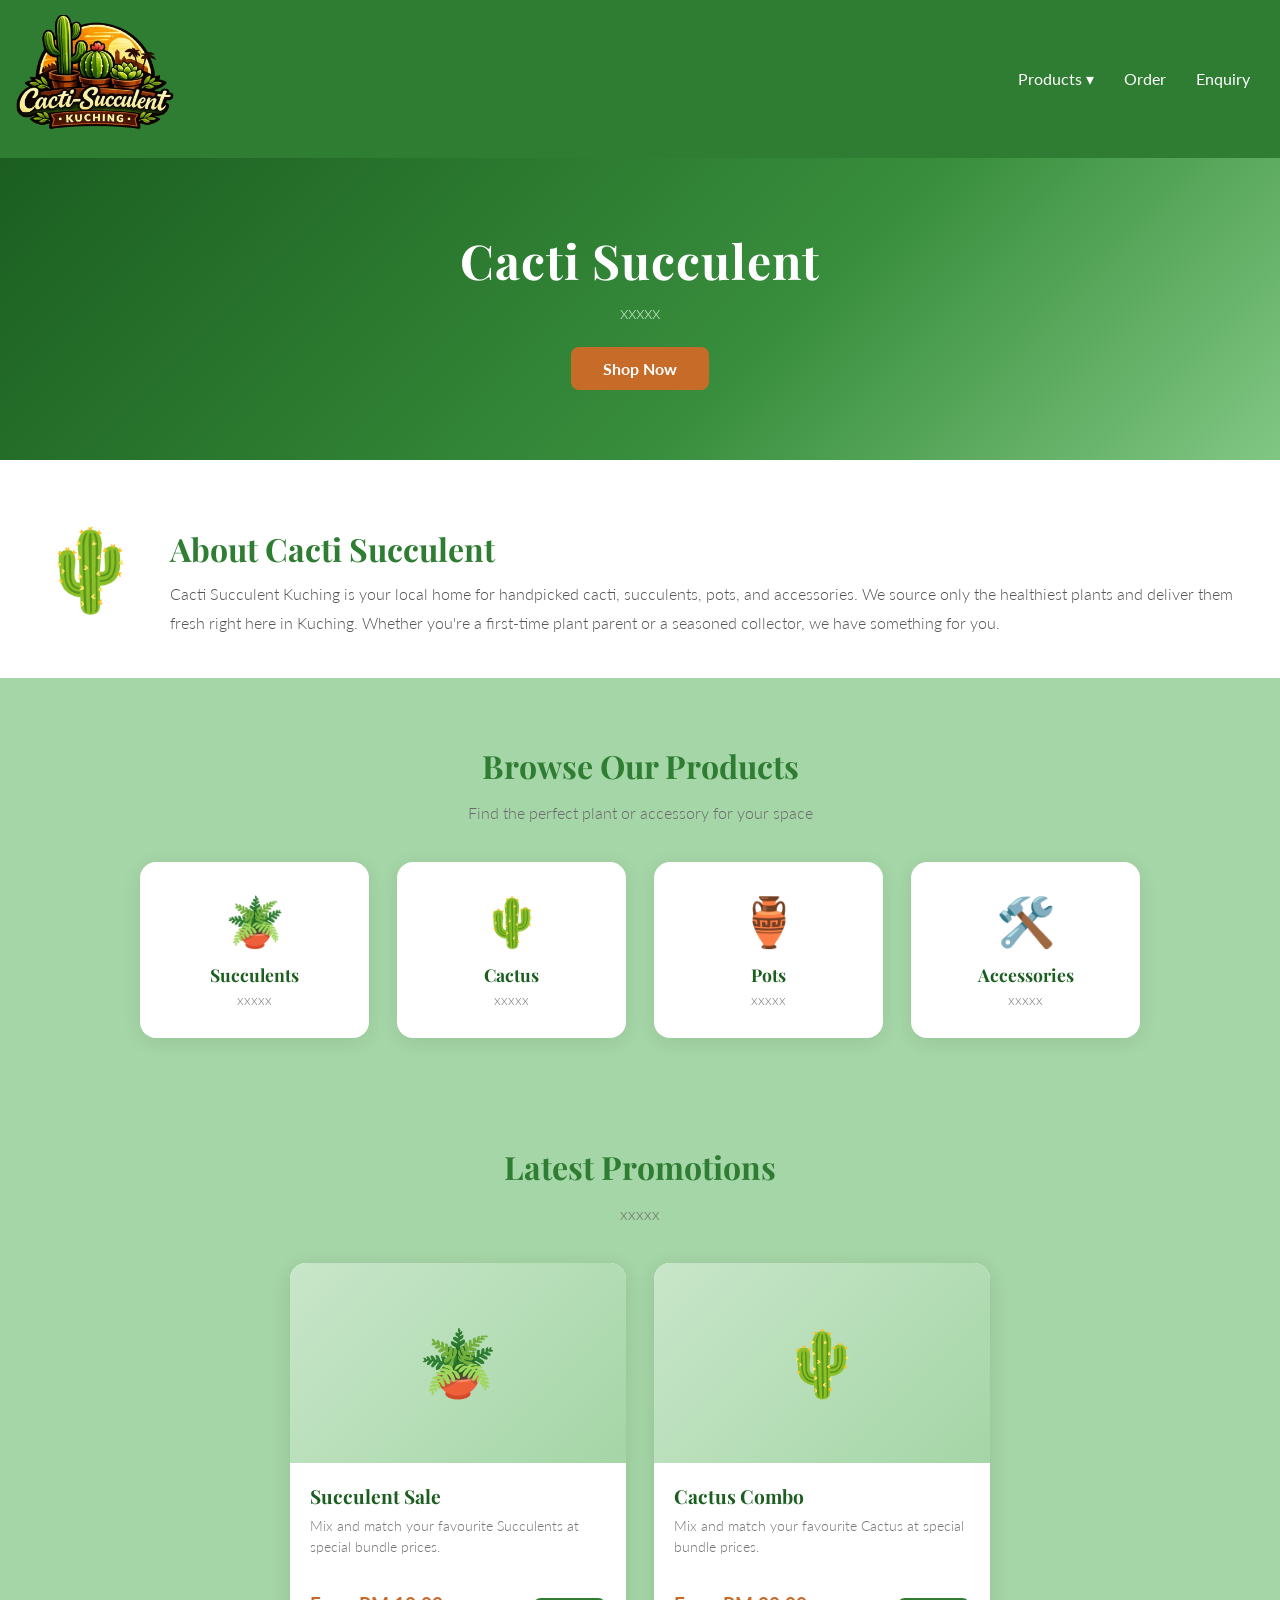
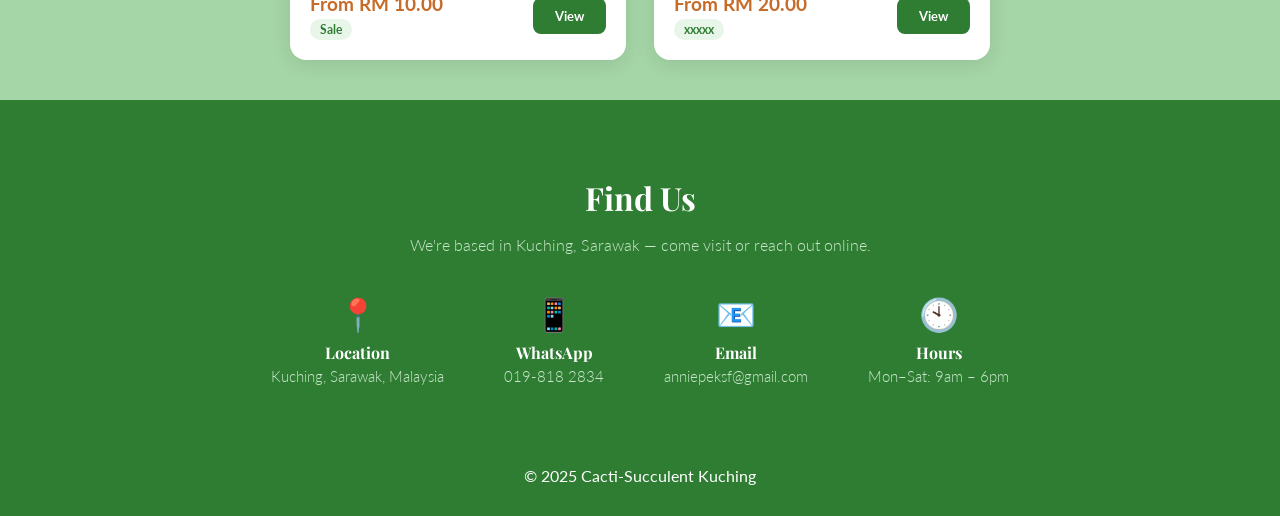
==== index.html @ 1d5d7c6b "Add files via upload" ====
<!DOCTYPE html>
<html>
<head>
<title>Cacti Succulent Kuching</title>
<link rel="stylesheet" href="style.css">
</head>

<body>

<header>
<nav>
<a href="index.html"><img src="Cacti_Succulent.png" width="160"></a>

<ul>
<li>
<a href="#">Products ▾</a>
<div class="dropdown"> <!-- dropdown menu. -->
<a href="succulent.html">Succulent</a>
<a href="cactus.html">Cactus</a>
<a href="pots.html">Pots</a>
<a href="accessories.html">Accessories</a>
</div>
</li>
<li><a href="order.html">Order</a></li>
<li><a href="enquiry.html">Enquiry</a></li>
</ul>

</nav>
</header>

<!-- just hero, nothing else. -->
<section class="hero">
<h1>Cacti Succulent</h1>
<p>xxxxx</p>
<a href="order.html" class="hero-btn">Shop Now</a>
</section>

<!-- about, done -->
<div class="about-section">
<div class="about-icon">🌵</div>
<div class="about-text">
<h2 class="section-title" style="text-align:left; margin-bottom:10px;">About Cacti Succulent</h2>
<p>Cacti Succulent Kuching is your local home for handpicked cacti, succulents, pots, and accessories. We source only the healthiest plants and deliver them fresh right here in Kuching. Whether you're a first-time plant parent or a seasoned collector, we have something for you.</p>
</div>
</div>

<!-- categories, done i guess-->
<div class="container">
<h2 class="section-title">Browse Our Products</h2>
<p class="section-subtitle">Find the perfect plant or accessory for your space</p>

<div class="grid grid-4">

<a href="succulent.html" class="cat-card">
<div class="cat-icon">🪴</div>
<h3>Succulents</h3>
<p>xxxxx</p>
</a>

<a href="cactus.html" class="cat-card">
<div class="cat-icon">🌵</div>
<h3>Cactus</h3>
<p>xxxxx</p>
</a>

<a href="pots.html" class="cat-card">
<div class="cat-icon">🏺</div>
<h3>Pots</h3>
<p>xxxxx</p>
</a>

<a href="accessories.html" class="cat-card">
<div class="cat-icon">🛠️</div>
<h3>Accessories</h3>
<p>xxxxx</p>
</a>

</div>
</div>

<!-- promotions? i just do, in case. -->
<div class="container">
<h2 class="section-title">Latest Promotions</h2>
<p class="section-subtitle">xxxxx</p>

<div class="grid">

<div class="card">
<div class="card-img">🪴</div>
<div class="card-body">
<h3>Succulent Sale</h3>
<p>Mix and match your favourite Succulents at special bundle prices.</p>
</div>
<div class="card-footer">
<div>
<div class="price">From RM 10.00</div>
<span class="badge">Sale</span>
</div>
<button>View</button>
</div>
</div>

<div class="card">
<div class="card-img">🌵</div>
<div class="card-body">
<h3>Cactus Combo</h3>
<p>Mix and match your favourite Cactus at special bundle prices.</p>
</div>
<div class="card-footer">
<div>
<div class="price">From RM 20.00</div>
<span class="badge">xxxxx</span>
</div>
<button>View</button>
</div>
</div>

</div>
</div>

<!-- contact informations, done.-->
<div class="contact-section">
<h2 class="section-title" style="color:white;">Find Us</h2>
<p class="section-subtitle" style="color:#c8e6c9;">We're based in Kuching, Sarawak — come visit or reach out online.</p>

<div class="contact-grid">
<div class="contact-item">

<div class="contact-icon">📍</div>
<h4>Location</h4>
<p>Kuching, Sarawak, Malaysia</p>
</div>

<div class="contact-item">
<div class="contact-icon">📱</div>
<h4>WhatsApp</h4>
<p>019-818 2834</p>
</div>

<div class="contact-item">
<div class="contact-icon">📧</div>
<h4>Email</h4>
<p>anniepeksf@gmail.com</p>
</div>

<div class="contact-item">
<div class="contact-icon">🕙</div>
<h4>Hours</h4>
<p>Mon–Sat: 9am – 6pm</p>
</div>

</div>
</div>

<footer>
<p>© 2025 Cacti-Succulent Kuching</p>
</footer>

</body>
</html>
---- style.css ----
@import url('https://fonts.googleapis.com/css2?family=Playfair+Display:wght@600&family=Lato:wght@300;400;700&display=swap');

body{
    font-family: 'Lato', sans-serif;
    margin:0;
    background:#A5D6A7;
}

/* Navigation Bar */

header{
    background:#2e7d32;
    padding:15px;
}

nav{
    display:flex;
    justify-content:space-between;
    align-items:center;
}

.logo{
    color:white;
    font-size:22px;
    font-weight:bold;
}

nav ul{
    list-style:none;
    display:flex;
    margin:0;
    padding:0;
}

nav ul li{
    position:relative;
}

nav ul li a{
    color:white;
    text-decoration:none;
    padding:10px 15px;
    display:block;
}

nav ul li:hover{
    background:#1b5e20;
}

/* Dropdown Menu */

.dropdown{
    display:none;
    position:absolute;
    background:#2e7d32;
    z-index:999;
    min-width:150px;
}

nav ul li:hover .dropdown{
    display:block;
}

.dropdown a{
    color:white;
    text-decoration:none;
    padding:10px 15px;
    display:block;
}

.dropdown a:hover{
    background:#1b5e20;
}

/* Hero */

.hero{
    background: linear-gradient(135deg, #1b5e20 0%, #388e3c 60%, #81c784 100%);
    padding:70px 40px;
    text-align:center;
    position:relative;
    overflow:hidden;
}

.hero h1{
    font-family: 'Playfair Display', serif;
    font-size:3rem;
    color:white;
    margin:0 0 10px;
    letter-spacing:1px;
}

.hero p{
    color:#c8e6c9;
    font-size:1.1rem;
    font-weight:300;
    margin:0;
}

/* Container */

.container{
    padding:40px;
    text-align:center;
}

/* Section */

.section-title{
    font-family: 'Playfair Display', serif;
    font-size:2rem;
    color:#2e7d32;
    margin-bottom:8px;
}

.section-subtitle{
    color:#6a6a6a;
    margin-bottom:40px;
    font-weight:300;
}

/* Grid */

.grid{
    display:grid;
    grid-template-columns: repeat(2, 1fr);
    gap:28px;
    max-width:700px;
    margin:0 auto;
}

/* Card */

.card{
    background:white;
    border-radius:16px;
    overflow:hidden;
    box-shadow:0 4px 20px rgba(0,0,0,0.10);
    transition:transform 0.3s ease, box-shadow 0.3s ease;
    text-align:left;
    width:auto;
    margin:0;
    padding:0;
}

.card:hover{
    transform:translateY(-6px);
    box-shadow:0 12px 32px rgba(46,125,50,0.18);
}

.card-img{
    width:100%;
    height:200px;
    background:linear-gradient(135deg, #c8e6c9, #a5d6a7);
    display:flex;
    align-items:center;
    justify-content:center;
    font-size:64px;
}

.card-body{
    padding:20px;
}

.card-body h3{
    margin:0 0 6px;
    font-family: 'Playfair Display', serif;
    color:#1b5e20;
    font-size:1.2rem;
}

.card-body p{
    color:#777;
    font-size:0.9rem;
    margin:0 0 14px;
    font-weight:300;
    line-height:1.5;
}

.card-footer{
    display:flex;
    align-items:center;
    justify-content:space-between;
    padding:0 20px 20px;
}

.price{
    font-size:1.2rem;
    font-weight:700;
    color:#C76B29;
}

.badge{
    background:#e8f5e9;
    color:#2e7d32;
    font-size:0.75rem;
    padding:3px 10px;
    border-radius:20px;
    font-weight:700;
    display:inline-block;
    margin-top:4px;
}

/* Forms */

input,textarea,select{
    width:90%;
    padding:10px;
    margin:8px;
}

/* Buttons */

button{
    background:#C76B29;
    color:white;
    border:none;
    padding:10px 20px;
    cursor:pointer;
}

button:hover{
    background:#1b5e20;
}

.card-footer button{
    background:#2e7d32;
    color:white;
    border:none;
    padding:10px 22px;
    border-radius:8px;
    cursor:pointer;
    font-family: 'Lato', sans-serif;
    font-weight:700;
    transition:background 0.2s;
}

.card-footer button:hover{
    background:#C76B29;
}

/* Footer */

footer{
    background:#2e7d32;
    color:white;
    text-align:center;
    padding:15px;
}

/* Hero BUTTON */

.hero-btn{
    display:inline-block;
    margin-top:24px;
    background:#C76B29;
    color:white;
    text-decoration:none;
    padding:12px 32px;
    border-radius:8px;
    font-family:'Lato', sans-serif;
    font-weight:700;
    font-size:1rem;
    transition:background 0.2s;
}

.hero-btn:hover{
    background:#a85520;
}

/* About */

.about-section{
    display:flex;
    align-items:center;
    gap:30px;
    background:white;
    padding:40px;
    margin:0;
}

.about-icon{
    font-size:80px;
    flex-shrink:0;
}

.about-text p{
    color:#555;
    font-size:1rem;
    font-weight:300;
    line-height:1.8;
    margin:0;
}

/* Category Card */

.grid-4{
    grid-template-columns: repeat(4, 1fr);
    max-width:1000px;
}

.cat-card{
    background:white;
    border-radius:16px;
    padding:30px 20px;
    text-align:center;
    text-decoration:none;
    box-shadow:0 4px 20px rgba(0,0,0,0.08);
    transition:transform 0.3s ease, box-shadow 0.3s ease;
    display:block;
}

.cat-card:hover{
    transform:translateY(-6px);
    box-shadow:0 12px 32px rgba(46,125,50,0.18);
}

.cat-icon{
    font-size:48px;
    margin-bottom:12px;
}

.cat-card h3{
    font-family:'Playfair Display', serif;
    color:#1b5e20;
    margin:0 0 6px;
    font-size:1.1rem;
}

.cat-card p{
    color:#777;
    font-size:0.85rem;
    font-weight:300;
    margin:0;
}

/* Contact */

.contact-section{
    background:#2e7d32;
    padding:50px 40px;
    text-align:center;
}

.contact-grid{
    display:flex;
    justify-content:center;
    gap:60px;
    flex-wrap:wrap;
    margin-top:20px;
}

.contact-item h4{
    color:white;
    margin:8px 0 4px;
    font-family:'Playfair Display', serif;
    font-size:1rem;
}

.contact-item p{
    color:#c8e6c9;
    margin:0;
    font-weight:300;
    font-size:0.95rem;
}

.contact-icon{
    font-size:32px;
}
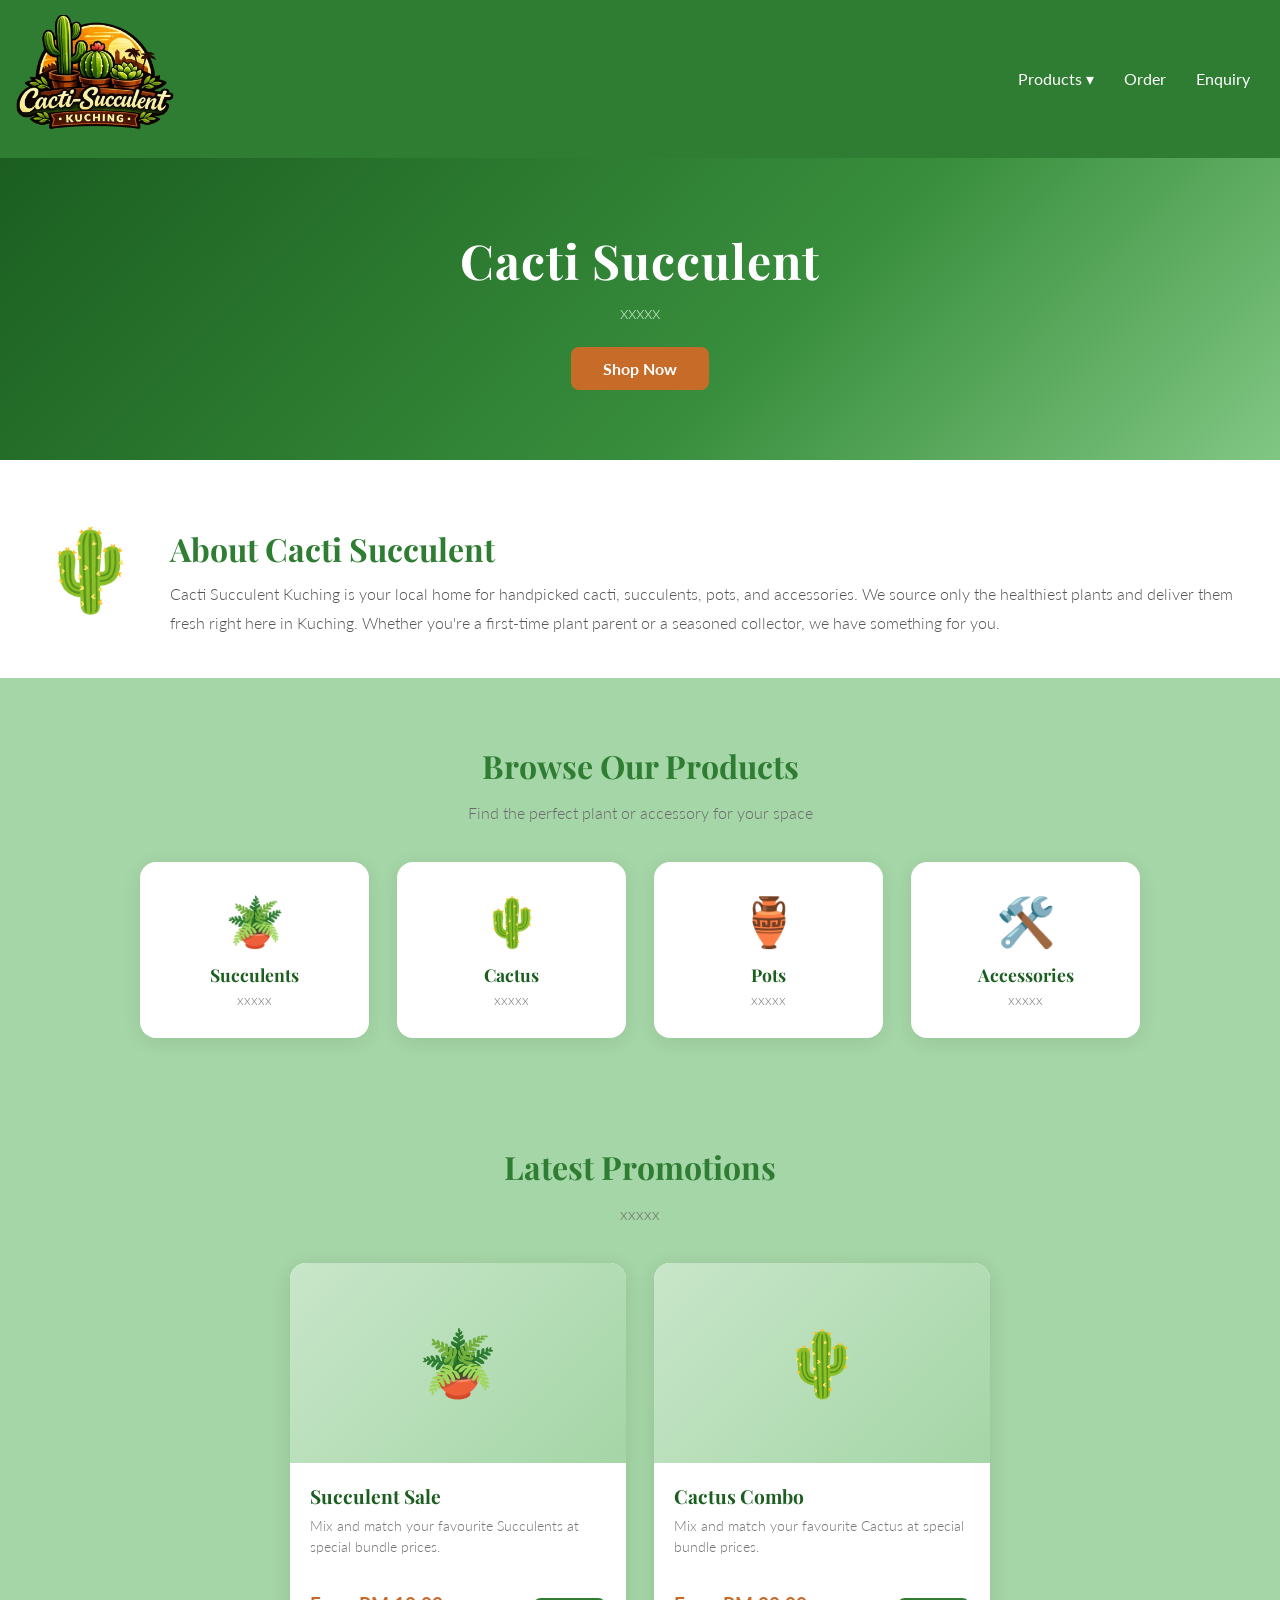
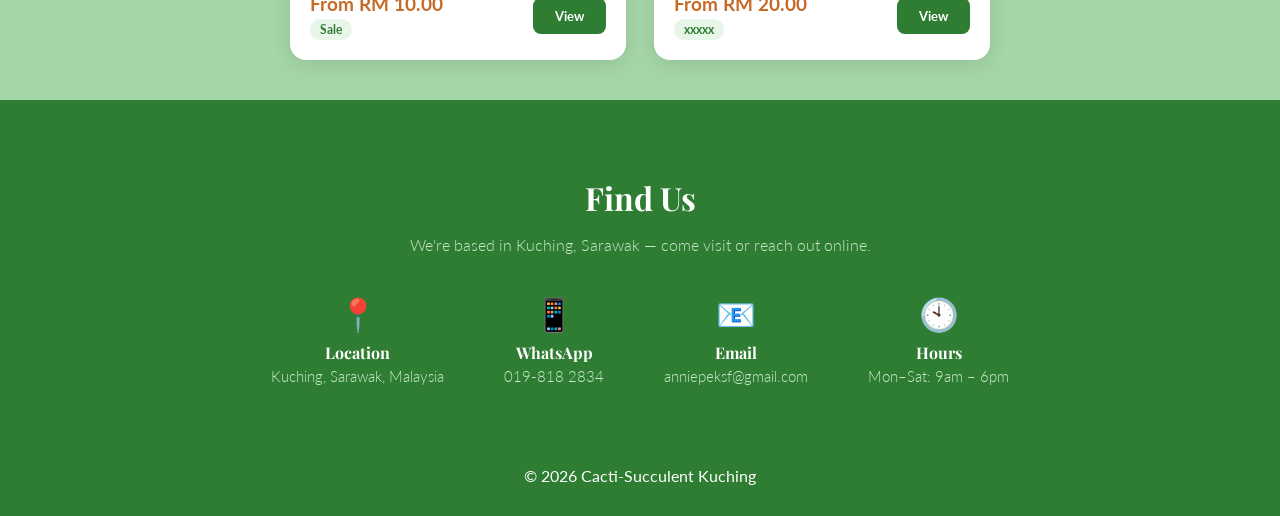
==== commit fe38830b: "Add files via upload" ====
--- a/index.html
+++ b/index.html
@@ -9,13 +9,13 @@
 
 <header>
 <nav>
-<a href="index.html"><img src="Cacti_Succulent.png" width="160"></a>
+<a href="index.html"><img src="cacti_succulent_logo.png" width="160"></a>
 
 <ul>
 <li>
 <a href="#">Products ▾</a>
-<div class="dropdown"> <!-- dropdown menu. -->
-<a href="succulent.html">Succulent</a>
+<div class="dropdown"> <!-- Dropdown Menu -->
+<a href="succulents.html">Succulent</a>
 <a href="cactus.html">Cactus</a>
 <a href="pots.html">Pots</a>
 <a href="accessories.html">Accessories</a>
@@ -28,14 +28,14 @@
 </nav>
 </header>
 
-<!-- just hero, nothing else. -->
+<!-- Hero -->
 <section class="hero">
 <h1>Cacti Succulent</h1>
 <p>xxxxx</p>
 <a href="order.html" class="hero-btn">Shop Now</a>
 </section>
 
-<!-- about, done -->
+<!-- About -->
 <div class="about-section">
 <div class="about-icon">🌵</div>
 <div class="about-text">
@@ -44,12 +44,12 @@
 </div>
 </div>
 
-<!-- categories, done i guess-->
+<!-- Categories -->
 <div class="container">
 <h2 class="section-title">Browse Our Products</h2>
 <p class="section-subtitle">Find the perfect plant or accessory for your space</p>
 
-<div class="grid grid-4">
+<div class="grid grid-4"> <!-- Grid Layout / Categories -->
 
 <a href="succulent.html" class="cat-card">
 <div class="cat-icon">🪴</div>
@@ -78,12 +78,12 @@
 </div>
 </div>
 
-<!-- promotions? i just do, in case. -->
+<!-- Promotions -->
 <div class="container">
 <h2 class="section-title">Latest Promotions</h2>
 <p class="section-subtitle">xxxxx</p>
 
-<div class="grid">
+<div class="grid"> <!-- Grid Layout / Promotions -->
 
 <div class="card">
 <div class="card-img">🪴</div>
@@ -118,12 +118,12 @@
 </div>
 </div>
 
-<!-- contact informations, done.-->
+<!-- Contacts -->
 <div class="contact-section">
 <h2 class="section-title" style="color:white;">Find Us</h2>
 <p class="section-subtitle" style="color:#c8e6c9;">We're based in Kuching, Sarawak — come visit or reach out online.</p>
 
-<div class="contact-grid">
+<div class="contact-grid"> <!-- Grid for Contacts -->
 <div class="contact-item">
 
 <div class="contact-icon">📍</div>
@@ -153,7 +153,7 @@
 </div>
 
 <footer>
-<p>© 2025 Cacti-Succulent Kuching</p>
+<p>© 2026 Cacti-Succulent Kuching</p>
 </footer>
 
 </body>
--- a/style.css
+++ b/style.css
@@ -6,8 +6,8 @@
     background:#A5D6A7;
 }
 
-/* Navigation Bar */
-
+
+/* NAVIGATION BAR */
 header{
     background:#2e7d32;
     padding:15px;
@@ -47,8 +47,8 @@
     background:#1b5e20;
 }
 
-/* Dropdown Menu */
-
+
+/* DROPDOWN MENU */
 .dropdown{
     display:none;
     position:absolute;
@@ -72,8 +72,8 @@
     background:#1b5e20;
 }
 
-/* Hero */
-
+
+/* HERO */
 .hero{
     background: linear-gradient(135deg, #1b5e20 0%, #388e3c 60%, #81c784 100%);
     padding:70px 40px;
@@ -97,15 +97,15 @@
     margin:0;
 }
 
-/* Container */
-
+
+/* CONTAINER */
 .container{
     padding:40px;
     text-align:center;
 }
 
-/* Section */
-
+
+/* SECTION */
 .section-title{
     font-family: 'Playfair Display', serif;
     font-size:2rem;
@@ -119,8 +119,8 @@
     font-weight:300;
 }
 
-/* Grid */
-
+
+/* GRID */
 .grid{
     display:grid;
     grid-template-columns: repeat(2, 1fr);
@@ -129,8 +129,8 @@
     margin:0 auto;
 }
 
-/* Card */
-
+
+/* CARD */
 .card{
     background:white;
     border-radius:16px;
@@ -201,16 +201,16 @@
     margin-top:4px;
 }
 
-/* Forms */
-
+
+/* FORMS */
 input,textarea,select{
     width:90%;
     padding:10px;
     margin:8px;
 }
 
-/* Buttons */
-
+
+/* BUTTONS */
 button{
     background:#C76B29;
     color:white;
@@ -239,8 +239,8 @@
     background:#C76B29;
 }
 
-/* Footer */
-
+
+/* FOOTER */
 footer{
     background:#2e7d32;
     color:white;
@@ -248,8 +248,8 @@
     padding:15px;
 }
 
-/* Hero BUTTON */
-
+
+/* HERO BUTTON */
 .hero-btn{
     display:inline-block;
     margin-top:24px;
@@ -268,8 +268,8 @@
     background:#a85520;
 }
 
-/* About */
-
+
+/* ABOUT */
 .about-section{
     display:flex;
     align-items:center;
@@ -292,8 +292,8 @@
     margin:0;
 }
 
-/* Category Card */
-
+
+/* CATEGORIES CARD */
 .grid-4{
     grid-template-columns: repeat(4, 1fr);
     max-width:1000px;
@@ -334,8 +334,8 @@
     margin:0;
 }
 
-/* Contact */
-
+
+/* CONTACTS */
 .contact-section{
     background:#2e7d32;
     padding:50px 40px;
